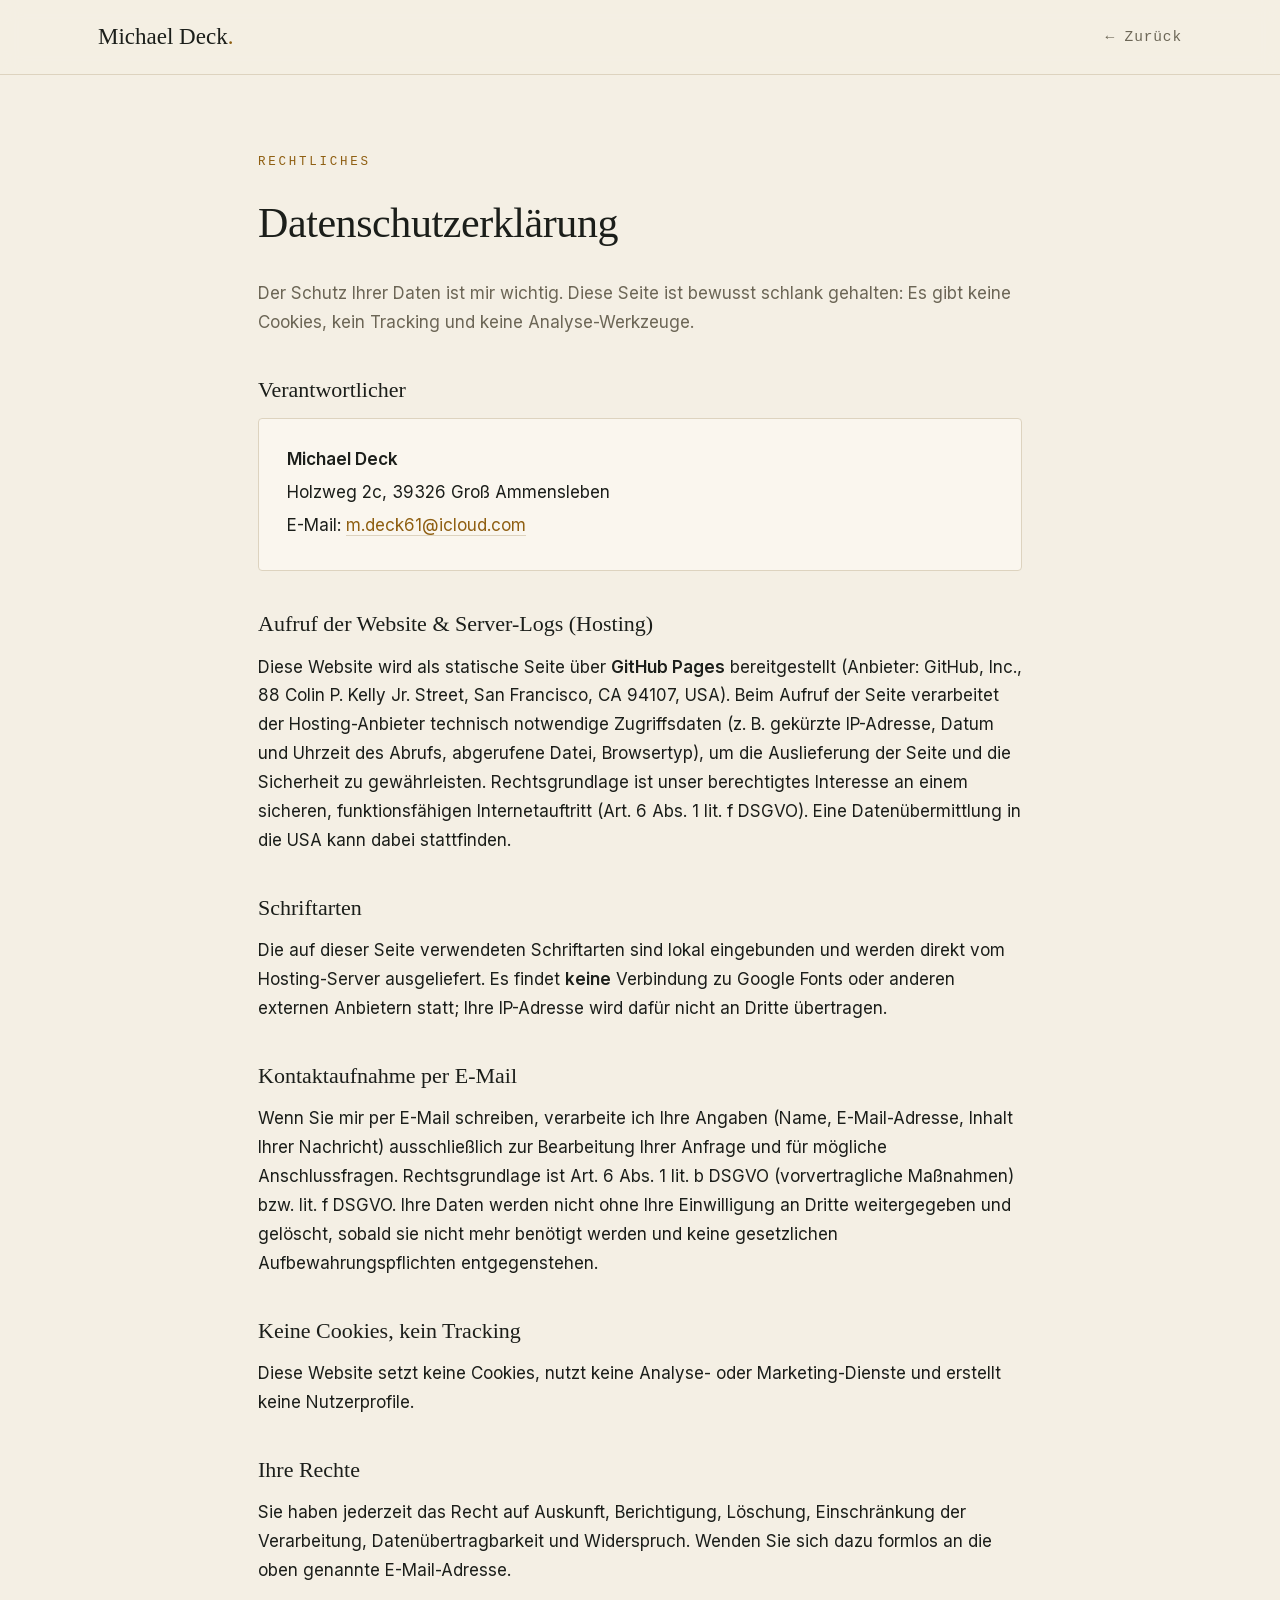
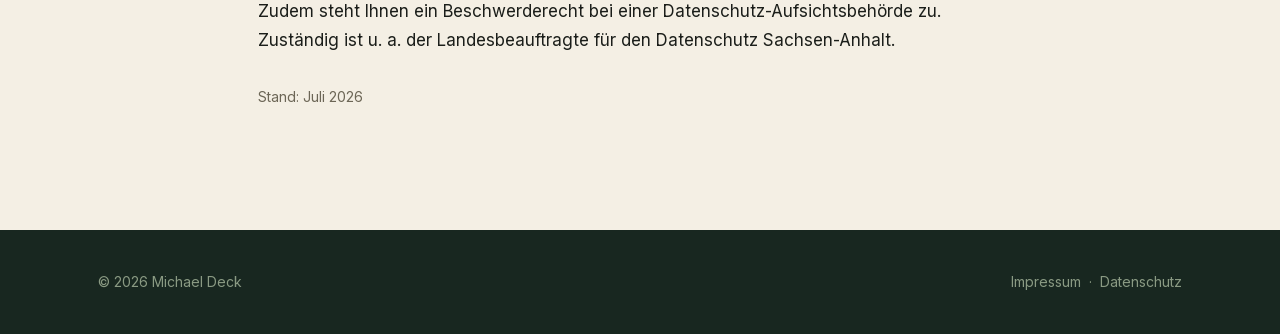
==== datenschutz.html @ 81d46823 "Michael Deck – KI-Beratung & Ausbildung: Website mit lokalen Schriften Co-Authored-By: Claude Opus 4" ====
<!DOCTYPE html>
<html lang="de">
<head>
<meta charset="UTF-8">
<meta name="viewport" content="width=device-width, initial-scale=1.0">
<title>Datenschutzerklärung – Michael Deck</title>
<meta name="description" content="Datenschutzerklärung – Michael Deck, KI-Beratung & Ausbildung."><link rel="icon" href="data:image/svg+xml,<svg xmlns='http://www.w3.org/2000/svg' viewBox='0 0 64 64'><rect width='64' height='64' rx='12' fill='%23182720'/><text x='32' y='45' text-anchor='middle' font-family='Georgia,serif' font-size='40' fill='%23f4efe4'>M</text></svg>">
<link rel="stylesheet" href="fonts/fonts.css">
<style>
  :root{--ink:#1b1e1a;--evergreen:#22352a;--evergreen-deep:#182720;--paper:#f4efe4;--card:#faf6ee;--amber:#b0761b;--amber-2:#8f5f12;--sage:#8a9a83;--muted:#6c6656;--line:#ddd3bf;--line-dark:rgba(244,239,228,.14)}
  *{box-sizing:border-box;margin:0;padding:0}
  body{font-family:'Inter',-apple-system,sans-serif;color:var(--ink);background:var(--paper);line-height:1.7;font-size:17px;-webkit-font-smoothing:antialiased}
  a{color:inherit;text-decoration:none}
  .wrap{max-width:820px;margin:0 auto;padding:0 28px}
  .wrap-wide{max-width:1140px;margin:0 auto;padding:0 28px}
  header{position:sticky;top:0;z-index:50;background:rgba(244,239,228,.86);backdrop-filter:blur(10px);border-bottom:1px solid var(--line)}
  .nav{display:flex;align-items:center;justify-content:space-between;height:74px}
  .brand{font-family:'Fraunces',serif;font-size:23px;font-weight:500}
  .brand span{color:var(--amber-2)}
  .nav a.back{font-size:14.5px;color:var(--muted);font-family:'IBM Plex Mono',monospace;letter-spacing:.06em}
  .nav a.back:hover{color:var(--ink)}
  .legal{padding:70px 0 90px}
  .eyebrow{font-family:'IBM Plex Mono',monospace;font-size:12.5px;font-weight:500;letter-spacing:.22em;text-transform:uppercase;color:var(--amber-2)}
  h1{font-family:'Fraunces',serif;font-weight:500;font-size:42px;letter-spacing:-.01em;margin:14px 0 20px}
  .sub{color:var(--muted);margin-bottom:34px}
  h2{font-family:'Fraunces',serif;font-weight:500;font-size:22px;margin:34px 0 10px}
  p{color:var(--ink);margin-bottom:12px}
  ul{margin:8px 0 12px 22px}
  li{margin-bottom:6px}
  .card{background:var(--card);border:1px solid var(--line);border-radius:4px;padding:26px 28px;margin-bottom:10px}
  .card p{margin-bottom:4px}
  a.link{color:var(--amber-2);border-bottom:1px solid var(--line);word-break:break-word}
  a.link:hover{border-color:var(--amber-2)}
  .muted{color:var(--muted);font-size:14px;margin-top:30px}
  footer{background:var(--evergreen-deep);color:var(--sage);padding:40px 0;margin-top:20px;font-size:14px}
  .foot{display:flex;justify-content:space-between;flex-wrap:wrap;gap:14px}
  .foot a:hover{color:var(--paper)}
  a:focus-visible{outline:2px solid var(--amber);outline-offset:3px}
  @media(max-width:560px){h1{font-size:32px}body{font-size:16px}}
</style>
</head>
<body>
<header>
  <div class="wrap-wide nav">
    <a href="index.html" class="brand">Michael Deck<span>.</span></a>
    <a href="index.html" class="back">← Zurück</a>
  </div>
</header>

<section class="legal">
  <div class="wrap">
    <span class="eyebrow">Rechtliches</span>
    <h1>Datenschutzerklärung</h1>
    <p class="sub">Der Schutz Ihrer Daten ist mir wichtig. Diese Seite ist bewusst schlank gehalten: Es gibt keine Cookies, kein Tracking und keine Analyse-Werkzeuge.</p>

    <h2>Verantwortlicher</h2>
    <div class="card">
      <p><strong>Michael Deck</strong></p>
      <p>Holzweg 2c, 39326 Groß Ammensleben</p>
      <p>E-Mail: <a class="link" href="mailto:m.deck61@icloud.com">m.deck61@icloud.com</a></p>
    </div>

    <h2>Aufruf der Website &amp; Server-Logs (Hosting)</h2>
    <p>Diese Website wird als statische Seite über <strong>GitHub Pages</strong> bereitgestellt (Anbieter: GitHub, Inc., 88 Colin P. Kelly Jr. Street, San Francisco, CA 94107, USA). Beim Aufruf der Seite verarbeitet der Hosting-Anbieter technisch notwendige Zugriffsdaten (z. B. gekürzte IP-Adresse, Datum und Uhrzeit des Abrufs, abgerufene Datei, Browsertyp), um die Auslieferung der Seite und die Sicherheit zu gewährleisten. Rechtsgrundlage ist unser berechtigtes Interesse an einem sicheren, funktionsfähigen Internetauftritt (Art. 6 Abs. 1 lit. f DSGVO). Eine Datenübermittlung in die USA kann dabei stattfinden.</p>

    <h2>Schriftarten</h2>
    <p>Die auf dieser Seite verwendeten Schriftarten sind lokal eingebunden und werden direkt vom Hosting-Server ausgeliefert. Es findet <strong>keine</strong> Verbindung zu Google Fonts oder anderen externen Anbietern statt; Ihre IP-Adresse wird dafür nicht an Dritte übertragen.</p>

    <h2>Kontaktaufnahme per E-Mail</h2>
    <p>Wenn Sie mir per E-Mail schreiben, verarbeite ich Ihre Angaben (Name, E-Mail-Adresse, Inhalt Ihrer Nachricht) ausschließlich zur Bearbeitung Ihrer Anfrage und für mögliche Anschlussfragen. Rechtsgrundlage ist Art. 6 Abs. 1 lit. b DSGVO (vorvertragliche Maßnahmen) bzw. lit. f DSGVO. Ihre Daten werden nicht ohne Ihre Einwilligung an Dritte weitergegeben und gelöscht, sobald sie nicht mehr benötigt werden und keine gesetzlichen Aufbewahrungspflichten entgegenstehen.</p>

    <h2>Keine Cookies, kein Tracking</h2>
    <p>Diese Website setzt keine Cookies, nutzt keine Analyse- oder Marketing-Dienste und erstellt keine Nutzerprofile.</p>

    <h2>Ihre Rechte</h2>
    <p>Sie haben jederzeit das Recht auf Auskunft, Berichtigung, Löschung, Einschränkung der Verarbeitung, Datenübertragbarkeit und Widerspruch. Wenden Sie sich dazu formlos an die oben genannte E-Mail-Adresse.</p>
    <p>Zudem steht Ihnen ein Beschwerderecht bei einer Datenschutz-Aufsichtsbehörde zu. Zuständig ist u. a. der Landesbeauftragte für den Datenschutz Sachsen-Anhalt.</p>

    <p class="muted">Stand: Juli 2026</p>
  </div>
</section>

<footer>
  <div class="wrap-wide foot">
    <span>© 2026 Michael Deck</span>
    <span><a href="impressum.html">Impressum</a> &nbsp;·&nbsp; <a href="datenschutz.html">Datenschutz</a></span>
  </div>
</footer>
</body>
</html>
---- fonts/fonts.css ----
/* vietnamese */
@font-face {
  font-family: 'Fraunces';
  font-style: italic;
  font-weight: 400;
  font-display: swap;
  src: url(font-1.woff2) format('woff2');
  unicode-range: U+0102-0103, U+0110-0111, U+0128-0129, U+0168-0169, U+01A0-01A1, U+01AF-01B0, U+0300-0301, U+0303-0304, U+0308-0309, U+0323, U+0329, U+1EA0-1EF9, U+20AB;
}
/* latin-ext */
@font-face {
  font-family: 'Fraunces';
  font-style: italic;
  font-weight: 400;
  font-display: swap;
  src: url(font-2.woff2) format('woff2');
  unicode-range: U+0100-02BA, U+02BD-02C5, U+02C7-02CC, U+02CE-02D7, U+02DD-02FF, U+0304, U+0308, U+0329, U+1D00-1DBF, U+1E00-1E9F, U+1EF2-1EFF, U+2020, U+20A0-20AB, U+20AD-20C0, U+2113, U+2C60-2C7F, U+A720-A7FF;
}
/* latin */
@font-face {
  font-family: 'Fraunces';
  font-style: italic;
  font-weight: 400;
  font-display: swap;
  src: url(font-3.woff2) format('woff2');
  unicode-range: U+0000-00FF, U+0131, U+0152-0153, U+02BB-02BC, U+02C6, U+02DA, U+02DC, U+0304, U+0308, U+0329, U+2000-206F, U+20AC, U+2122, U+2191, U+2193, U+2212, U+2215, U+FEFF, U+FFFD;
}
/* vietnamese */
@font-face {
  font-family: 'Fraunces';
  font-style: italic;
  font-weight: 500;
  font-display: swap;
  src: url(font-1.woff2) format('woff2');
  unicode-range: U+0102-0103, U+0110-0111, U+0128-0129, U+0168-0169, U+01A0-01A1, U+01AF-01B0, U+0300-0301, U+0303-0304, U+0308-0309, U+0323, U+0329, U+1EA0-1EF9, U+20AB;
}
/* latin-ext */
@font-face {
  font-family: 'Fraunces';
  font-style: italic;
  font-weight: 500;
  font-display: swap;
  src: url(font-2.woff2) format('woff2');
  unicode-range: U+0100-02BA, U+02BD-02C5, U+02C7-02CC, U+02CE-02D7, U+02DD-02FF, U+0304, U+0308, U+0329, U+1D00-1DBF, U+1E00-1E9F, U+1EF2-1EFF, U+2020, U+20A0-20AB, U+20AD-20C0, U+2113, U+2C60-2C7F, U+A720-A7FF;
}
/* latin */
@font-face {
  font-family: 'Fraunces';
  font-style: italic;
  font-weight: 500;
  font-display: swap;
  src: url(font-3.woff2) format('woff2');
  unicode-range: U+0000-00FF, U+0131, U+0152-0153, U+02BB-02BC, U+02C6, U+02DA, U+02DC, U+0304, U+0308, U+0329, U+2000-206F, U+20AC, U+2122, U+2191, U+2193, U+2212, U+2215, U+FEFF, U+FFFD;
}
/* vietnamese */
@font-face {
  font-family: 'Fraunces';
  font-style: normal;
  font-weight: 400;
  font-display: swap;
  src: url(font-5.woff2) format('woff2');
  unicode-range: U+0102-0103, U+0110-0111, U+0128-0129, U+0168-0169, U+01A0-01A1, U+01AF-01B0, U+0300-0301, U+0303-0304, U+0308-0309, U+0323, U+0329, U+1EA0-1EF9, U+20AB;
}
/* latin-ext */
@font-face {
  font-family: 'Fraunces';
  font-style: normal;
  font-weight: 400;
  font-display: swap;
  src: url(font-6.woff2) format('woff2');
  unicode-range: U+0100-02BA, U+02BD-02C5, U+02C7-02CC, U+02CE-02D7, U+02DD-02FF, U+0304, U+0308, U+0329, U+1D00-1DBF, U+1E00-1E9F, U+1EF2-1EFF, U+2020, U+20A0-20AB, U+20AD-20C0, U+2113, U+2C60-2C7F, U+A720-A7FF;
}
/* latin */
@font-face {
  font-family: 'Fraunces';
  font-style: normal;
  font-weight: 400;
  font-display: swap;
  src: url(font-4.woff2) format('woff2');
  unicode-range: U+0000-00FF, U+0131, U+0152-0153, U+02BB-02BC, U+02C6, U+02DA, U+02DC, U+0304, U+0308, U+0329, U+2000-206F, U+20AC, U+2122, U+2191, U+2193, U+2212, U+2215, U+FEFF, U+FFFD;
}
/* vietnamese */
@font-face {
  font-family: 'Fraunces';
  font-style: normal;
  font-weight: 500;
  font-display: swap;
  src: url(font-5.woff2) format('woff2');
  unicode-range: U+0102-0103, U+0110-0111, U+0128-0129, U+0168-0169, U+01A0-01A1, U+01AF-01B0, U+0300-0301, U+0303-0304, U+0308-0309, U+0323, U+0329, U+1EA0-1EF9, U+20AB;
}
/* latin-ext */
@font-face {
  font-family: 'Fraunces';
  font-style: normal;
  font-weight: 500;
  font-display: swap;
  src: url(font-6.woff2) format('woff2');
  unicode-range: U+0100-02BA, U+02BD-02C5, U+02C7-02CC, U+02CE-02D7, U+02DD-02FF, U+0304, U+0308, U+0329, U+1D00-1DBF, U+1E00-1E9F, U+1EF2-1EFF, U+2020, U+20A0-20AB, U+20AD-20C0, U+2113, U+2C60-2C7F, U+A720-A7FF;
}
/* latin */
@font-face {
  font-family: 'Fraunces';
  font-style: normal;
  font-weight: 500;
  font-display: swap;
  src: url(font-4.woff2) format('woff2');
  unicode-range: U+0000-00FF, U+0131, U+0152-0153, U+02BB-02BC, U+02C6, U+02DA, U+02DC, U+0304, U+0308, U+0329, U+2000-206F, U+20AC, U+2122, U+2191, U+2193, U+2212, U+2215, U+FEFF, U+FFFD;
}
/* vietnamese */
@font-face {
  font-family: 'Fraunces';
  font-style: normal;
  font-weight: 600;
  font-display: swap;
  src: url(font-5.woff2) format('woff2');
  unicode-range: U+0102-0103, U+0110-0111, U+0128-0129, U+0168-0169, U+01A0-01A1, U+01AF-01B0, U+0300-0301, U+0303-0304, U+0308-0309, U+0323, U+0329, U+1EA0-1EF9, U+20AB;
}
/* latin-ext */
@font-face {
  font-family: 'Fraunces';
  font-style: normal;
  font-weight: 600;
  font-display: swap;
  src: url(font-6.woff2) format('woff2');
  unicode-range: U+0100-02BA, U+02BD-02C5, U+02C7-02CC, U+02CE-02D7, U+02DD-02FF, U+0304, U+0308, U+0329, U+1D00-1DBF, U+1E00-1E9F, U+1EF2-1EFF, U+2020, U+20A0-20AB, U+20AD-20C0, U+2113, U+2C60-2C7F, U+A720-A7FF;
}
/* latin */
@font-face {
  font-family: 'Fraunces';
  font-style: normal;
  font-weight: 600;
  font-display: swap;
  src: url(font-4.woff2) format('woff2');
  unicode-range: U+0000-00FF, U+0131, U+0152-0153, U+02BB-02BC, U+02C6, U+02DA, U+02DC, U+0304, U+0308, U+0329, U+2000-206F, U+20AC, U+2122, U+2191, U+2193, U+2212, U+2215, U+FEFF, U+FFFD;
}
/* cyrillic-ext */
@font-face {
  font-family: 'IBM Plex Mono';
  font-style: normal;
  font-weight: 400;
  font-display: swap;
  src: url(font-10.woff2) format('woff2');
  unicode-range: U+0460-052F, U+1C80-1C8A, U+20B4, U+2DE0-2DFF, U+A640-A69F, U+FE2E-FE2F;
}
/* cyrillic */
@font-face {
  font-family: 'IBM Plex Mono';
  font-style: normal;
  font-weight: 400;
  font-display: swap;
  src: url(font-11.woff2) format('woff2');
  unicode-range: U+0301, U+0400-045F, U+0490-0491, U+04B0-04B1, U+2116;
}
/* vietnamese */
@font-face {
  font-family: 'IBM Plex Mono';
  font-style: normal;
  font-weight: 400;
  font-display: swap;
  src: url(font-8.woff2) format('woff2');
  unicode-range: U+0102-0103, U+0110-0111, U+0128-0129, U+0168-0169, U+01A0-01A1, U+01AF-01B0, U+0300-0301, U+0303-0304, U+0308-0309, U+0323, U+0329, U+1EA0-1EF9, U+20AB;
}
/* latin-ext */
@font-face {
  font-family: 'IBM Plex Mono';
  font-style: normal;
  font-weight: 400;
  font-display: swap;
  src: url(font-9.woff2) format('woff2');
  unicode-range: U+0100-02BA, U+02BD-02C5, U+02C7-02CC, U+02CE-02D7, U+02DD-02FF, U+0304, U+0308, U+0329, U+1D00-1DBF, U+1E00-1E9F, U+1EF2-1EFF, U+2020, U+20A0-20AB, U+20AD-20C0, U+2113, U+2C60-2C7F, U+A720-A7FF;
}
/* latin */
@font-face {
  font-family: 'IBM Plex Mono';
  font-style: normal;
  font-weight: 400;
  font-display: swap;
  src: url(font-7.woff2) format('woff2');
  unicode-range: U+0000-00FF, U+0131, U+0152-0153, U+02BB-02BC, U+02C6, U+02DA, U+02DC, U+0304, U+0308, U+0329, U+2000-206F, U+20AC, U+2122, U+2191, U+2193, U+2212, U+2215, U+FEFF, U+FFFD;
}
/* cyrillic-ext */
@font-face {
  font-family: 'IBM Plex Mono';
  font-style: normal;
  font-weight: 500;
  font-display: swap;
  src: url(font-12.woff2) format('woff2');
  unicode-range: U+0460-052F, U+1C80-1C8A, U+20B4, U+2DE0-2DFF, U+A640-A69F, U+FE2E-FE2F;
}
/* cyrillic */
@font-face {
  font-family: 'IBM Plex Mono';
  font-style: normal;
  font-weight: 500;
  font-display: swap;
  src: url(font-16.woff2) format('woff2');
  unicode-range: U+0301, U+0400-045F, U+0490-0491, U+04B0-04B1, U+2116;
}
/* vietnamese */
@font-face {
  font-family: 'IBM Plex Mono';
  font-style: normal;
  font-weight: 500;
  font-display: swap;
  src: url(font-14.woff2) format('woff2');
  unicode-range: U+0102-0103, U+0110-0111, U+0128-0129, U+0168-0169, U+01A0-01A1, U+01AF-01B0, U+0300-0301, U+0303-0304, U+0308-0309, U+0323, U+0329, U+1EA0-1EF9, U+20AB;
}
/* latin-ext */
@font-face {
  font-family: 'IBM Plex Mono';
  font-style: normal;
  font-weight: 500;
  font-display: swap;
  src: url(font-13.woff2) format('woff2');
  unicode-range: U+0100-02BA, U+02BD-02C5, U+02C7-02CC, U+02CE-02D7, U+02DD-02FF, U+0304, U+0308, U+0329, U+1D00-1DBF, U+1E00-1E9F, U+1EF2-1EFF, U+2020, U+20A0-20AB, U+20AD-20C0, U+2113, U+2C60-2C7F, U+A720-A7FF;
}
/* latin */
@font-face {
  font-family: 'IBM Plex Mono';
  font-style: normal;
  font-weight: 500;
  font-display: swap;
  src: url(font-15.woff2) format('woff2');
  unicode-range: U+0000-00FF, U+0131, U+0152-0153, U+02BB-02BC, U+02C6, U+02DA, U+02DC, U+0304, U+0308, U+0329, U+2000-206F, U+20AC, U+2122, U+2191, U+2193, U+2212, U+2215, U+FEFF, U+FFFD;
}
/* cyrillic-ext */
@font-face {
  font-family: 'Inter';
  font-style: normal;
  font-weight: 400;
  font-display: swap;
  src: url(font-21.woff2) format('woff2');
  unicode-range: U+0460-052F, U+1C80-1C8A, U+20B4, U+2DE0-2DFF, U+A640-A69F, U+FE2E-FE2F;
}
/* cyrillic */
@font-face {
  font-family: 'Inter';
  font-style: normal;
  font-weight: 400;
  font-display: swap;
  src: url(font-17.woff2) format('woff2');
  unicode-range: U+0301, U+0400-045F, U+0490-0491, U+04B0-04B1, U+2116;
}
/* greek-ext */
@font-face {
  font-family: 'Inter';
  font-style: normal;
  font-weight: 400;
  font-display: swap;
  src: url(font-23.woff2) format('woff2');
  unicode-range: U+1F00-1FFF;
}
/* greek */
@font-face {
  font-family: 'Inter';
  font-style: normal;
  font-weight: 400;
  font-display: swap;
  src: url(font-18.woff2) format('woff2');
  unicode-range: U+0370-0377, U+037A-037F, U+0384-038A, U+038C, U+038E-03A1, U+03A3-03FF;
}
/* vietnamese */
@font-face {
  font-family: 'Inter';
  font-style: normal;
  font-weight: 400;
  font-display: swap;
  src: url(font-22.woff2) format('woff2');
  unicode-range: U+0102-0103, U+0110-0111, U+0128-0129, U+0168-0169, U+01A0-01A1, U+01AF-01B0, U+0300-0301, U+0303-0304, U+0308-0309, U+0323, U+0329, U+1EA0-1EF9, U+20AB;
}
/* latin-ext */
@font-face {
  font-family: 'Inter';
  font-style: normal;
  font-weight: 400;
  font-display: swap;
  src: url(font-20.woff2) format('woff2');
  unicode-range: U+0100-02BA, U+02BD-02C5, U+02C7-02CC, U+02CE-02D7, U+02DD-02FF, U+0304, U+0308, U+0329, U+1D00-1DBF, U+1E00-1E9F, U+1EF2-1EFF, U+2020, U+20A0-20AB, U+20AD-20C0, U+2113, U+2C60-2C7F, U+A720-A7FF;
}
/* latin */
@font-face {
  font-family: 'Inter';
  font-style: normal;
  font-weight: 400;
  font-display: swap;
  src: url(font-19.woff2) format('woff2');
  unicode-range: U+0000-00FF, U+0131, U+0152-0153, U+02BB-02BC, U+02C6, U+02DA, U+02DC, U+0304, U+0308, U+0329, U+2000-206F, U+20AC, U+2122, U+2191, U+2193, U+2212, U+2215, U+FEFF, U+FFFD;
}
/* cyrillic-ext */
@font-face {
  font-family: 'Inter';
  font-style: normal;
  font-weight: 500;
  font-display: swap;
  src: url(font-21.woff2) format('woff2');
  unicode-range: U+0460-052F, U+1C80-1C8A, U+20B4, U+2DE0-2DFF, U+A640-A69F, U+FE2E-FE2F;
}
/* cyrillic */
@font-face {
  font-family: 'Inter';
  font-style: normal;
  font-weight: 500;
  font-display: swap;
  src: url(font-17.woff2) format('woff2');
  unicode-range: U+0301, U+0400-045F, U+0490-0491, U+04B0-04B1, U+2116;
}
/* greek-ext */
@font-face {
  font-family: 'Inter';
  font-style: normal;
  font-weight: 500;
  font-display: swap;
  src: url(font-23.woff2) format('woff2');
  unicode-range: U+1F00-1FFF;
}
/* greek */
@font-face {
  font-family: 'Inter';
  font-style: normal;
  font-weight: 500;
  font-display: swap;
  src: url(font-18.woff2) format('woff2');
  unicode-range: U+0370-0377, U+037A-037F, U+0384-038A, U+038C, U+038E-03A1, U+03A3-03FF;
}
/* vietnamese */
@font-face {
  font-family: 'Inter';
  font-style: normal;
  font-weight: 500;
  font-display: swap;
  src: url(font-22.woff2) format('woff2');
  unicode-range: U+0102-0103, U+0110-0111, U+0128-0129, U+0168-0169, U+01A0-01A1, U+01AF-01B0, U+0300-0301, U+0303-0304, U+0308-0309, U+0323, U+0329, U+1EA0-1EF9, U+20AB;
}
/* latin-ext */
@font-face {
  font-family: 'Inter';
  font-style: normal;
  font-weight: 500;
  font-display: swap;
  src: url(font-20.woff2) format('woff2');
  unicode-range: U+0100-02BA, U+02BD-02C5, U+02C7-02CC, U+02CE-02D7, U+02DD-02FF, U+0304, U+0308, U+0329, U+1D00-1DBF, U+1E00-1E9F, U+1EF2-1EFF, U+2020, U+20A0-20AB, U+20AD-20C0, U+2113, U+2C60-2C7F, U+A720-A7FF;
}
/* latin */
@font-face {
  font-family: 'Inter';
  font-style: normal;
  font-weight: 500;
  font-display: swap;
  src: url(font-19.woff2) format('woff2');
  unicode-range: U+0000-00FF, U+0131, U+0152-0153, U+02BB-02BC, U+02C6, U+02DA, U+02DC, U+0304, U+0308, U+0329, U+2000-206F, U+20AC, U+2122, U+2191, U+2193, U+2212, U+2215, U+FEFF, U+FFFD;
}
/* cyrillic-ext */
@font-face {
  font-family: 'Inter';
  font-style: normal;
  font-weight: 600;
  font-display: swap;
  src: url(font-21.woff2) format('woff2');
  unicode-range: U+0460-052F, U+1C80-1C8A, U+20B4, U+2DE0-2DFF, U+A640-A69F, U+FE2E-FE2F;
}
/* cyrillic */
@font-face {
  font-family: 'Inter';
  font-style: normal;
  font-weight: 600;
  font-display: swap;
  src: url(font-17.woff2) format('woff2');
  unicode-range: U+0301, U+0400-045F, U+0490-0491, U+04B0-04B1, U+2116;
}
/* greek-ext */
@font-face {
  font-family: 'Inter';
  font-style: normal;
  font-weight: 600;
  font-display: swap;
  src: url(font-23.woff2) format('woff2');
  unicode-range: U+1F00-1FFF;
}
/* greek */
@font-face {
  font-family: 'Inter';
  font-style: normal;
  font-weight: 600;
  font-display: swap;
  src: url(font-18.woff2) format('woff2');
  unicode-range: U+0370-0377, U+037A-037F, U+0384-038A, U+038C, U+038E-03A1, U+03A3-03FF;
}
/* vietnamese */
@font-face {
  font-family: 'Inter';
  font-style: normal;
  font-weight: 600;
  font-display: swap;
  src: url(font-22.woff2) format('woff2');
  unicode-range: U+0102-0103, U+0110-0111, U+0128-0129, U+0168-0169, U+01A0-01A1, U+01AF-01B0, U+0300-0301, U+0303-0304, U+0308-0309, U+0323, U+0329, U+1EA0-1EF9, U+20AB;
}
/* latin-ext */
@font-face {
  font-family: 'Inter';
  font-style: normal;
  font-weight: 600;
  font-display: swap;
  src: url(font-20.woff2) format('woff2');
  unicode-range: U+0100-02BA, U+02BD-02C5, U+02C7-02CC, U+02CE-02D7, U+02DD-02FF, U+0304, U+0308, U+0329, U+1D00-1DBF, U+1E00-1E9F, U+1EF2-1EFF, U+2020, U+20A0-20AB, U+20AD-20C0, U+2113, U+2C60-2C7F, U+A720-A7FF;
}
/* latin */
@font-face {
  font-family: 'Inter';
  font-style: normal;
  font-weight: 600;
  font-display: swap;
  src: url(font-19.woff2) format('woff2');
  unicode-range: U+0000-00FF, U+0131, U+0152-0153, U+02BB-02BC, U+02C6, U+02DA, U+02DC, U+0304, U+0308, U+0329, U+2000-206F, U+20AC, U+2122, U+2191, U+2193, U+2212, U+2215, U+FEFF, U+FFFD;
}
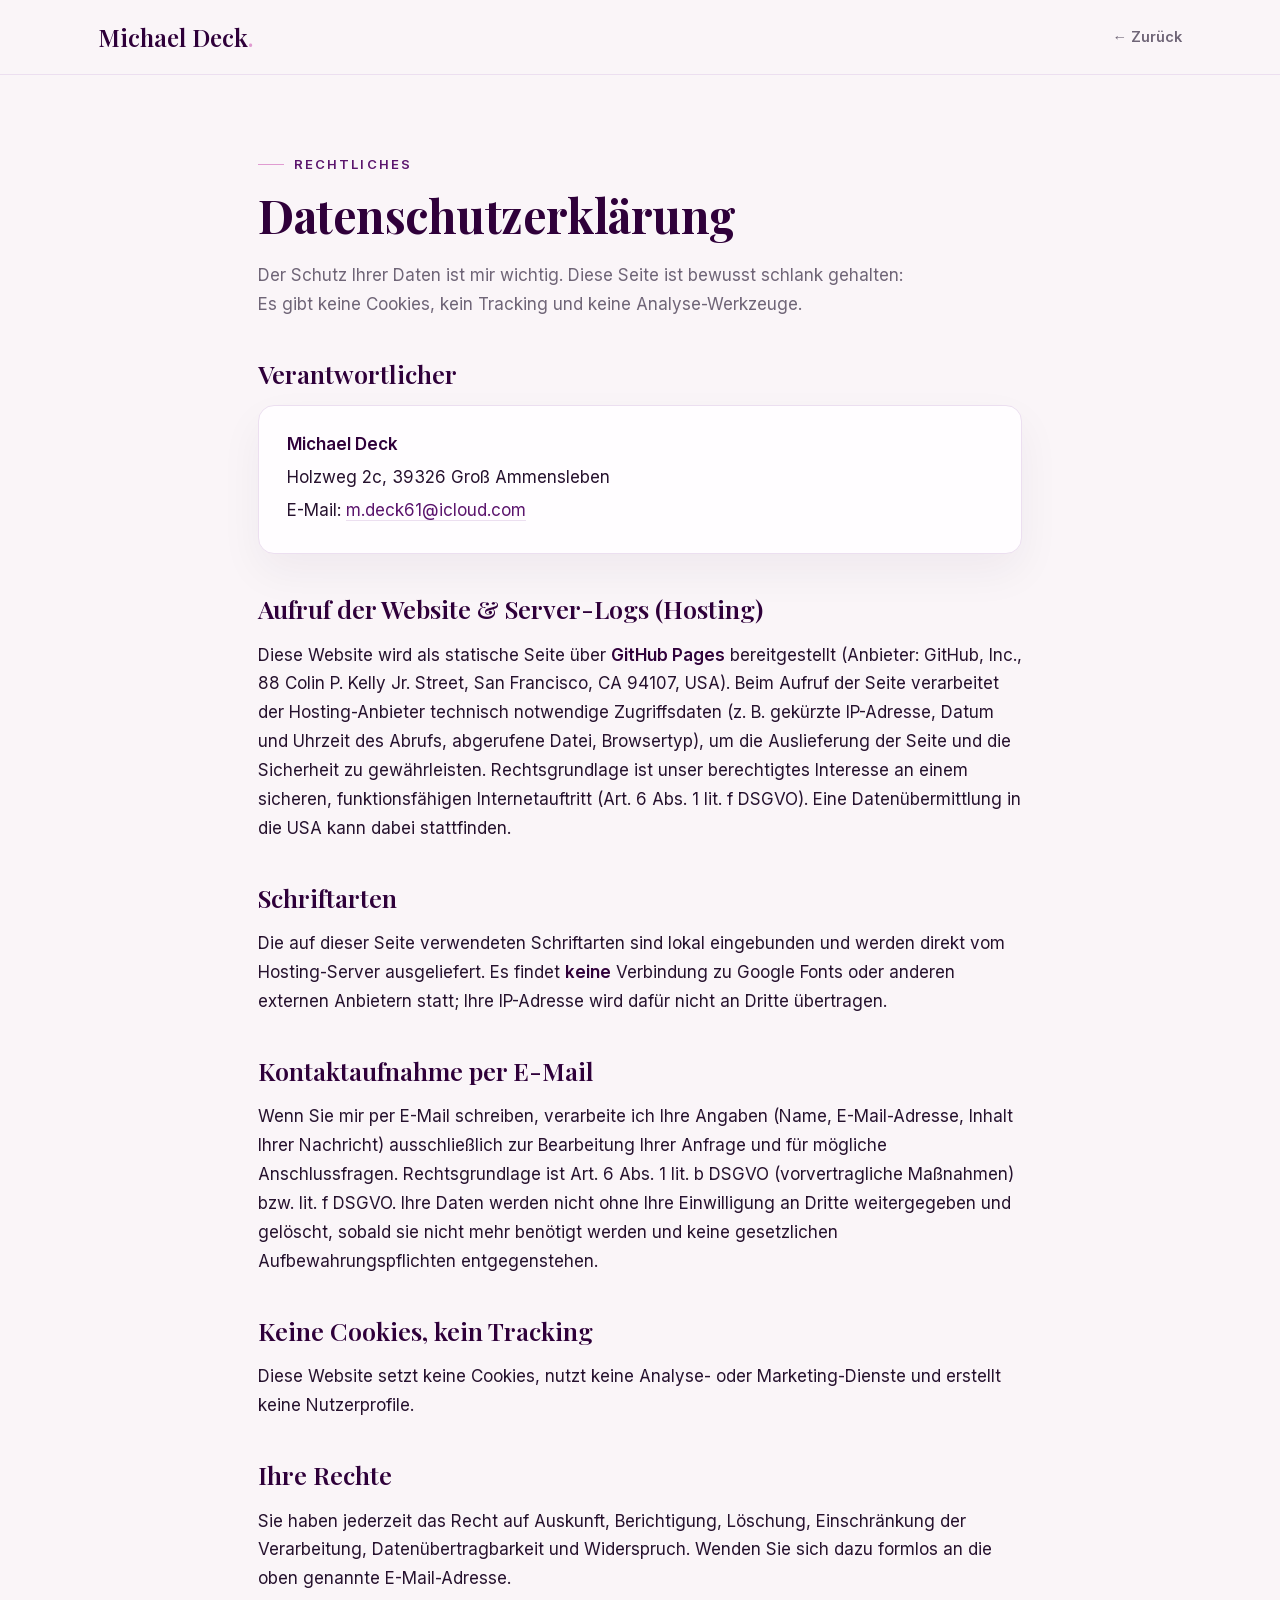
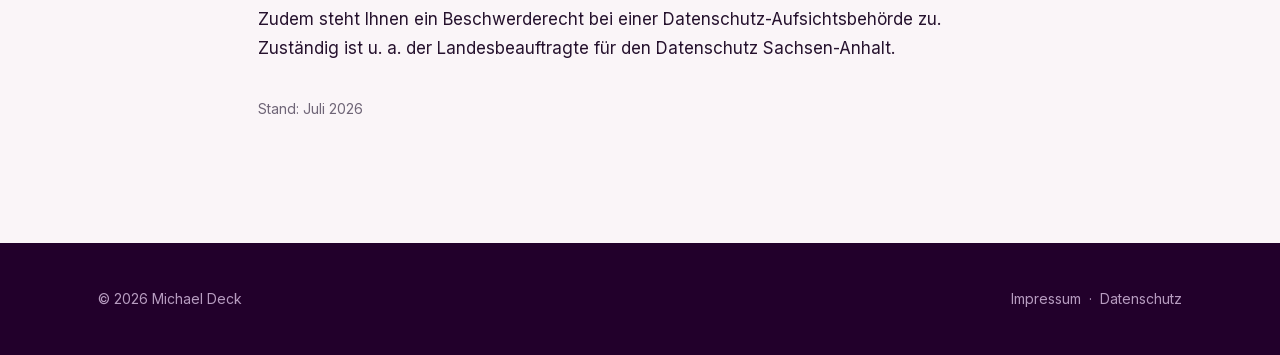
==== commit 9c6cab06: "Rebrand auf I4E-Lila-Design (Playfair, Violett/Pflaume/Rosa) Co-Authored-By: Claude Opus 4.8 <norepl" ====
--- a/datenschutz.html
+++ b/datenschutz.html
@@ -4,39 +4,43 @@
 <meta charset="UTF-8">
 <meta name="viewport" content="width=device-width, initial-scale=1.0">
 <title>Datenschutzerklärung – Michael Deck</title>
-<meta name="description" content="Datenschutzerklärung – Michael Deck, KI-Beratung & Ausbildung."><link rel="icon" href="data:image/svg+xml,<svg xmlns='http://www.w3.org/2000/svg' viewBox='0 0 64 64'><rect width='64' height='64' rx='12' fill='%23182720'/><text x='32' y='45' text-anchor='middle' font-family='Georgia,serif' font-size='40' fill='%23f4efe4'>M</text></svg>">
+<meta name="description" content="Datenschutzerklärung – Michael Deck, KI-Beratung & Ausbildung."><link rel="icon" href="data:image/svg+xml,<svg xmlns='http://www.w3.org/2000/svg' viewBox='0 0 64 64'><rect width='64' height='64' rx='12' fill='%232f003a'/><text x='32' y='45' text-anchor='middle' font-family='Georgia,serif' font-size='40' fill='%23e09bd1'>M</text></svg>">
 <link rel="stylesheet" href="fonts/fonts.css">
 <style>
-  :root{--ink:#1b1e1a;--evergreen:#22352a;--evergreen-deep:#182720;--paper:#f4efe4;--card:#faf6ee;--amber:#b0761b;--amber-2:#8f5f12;--sage:#8a9a83;--muted:#6c6656;--line:#ddd3bf;--line-dark:rgba(244,239,228,.14)}
+  :root{--pflaume:#2f003a;--pflaume-2:#22002b;--violett:#5b156d;--rosa:#e09bd1;--creme:#faf5f8;--card:#fffdff;--ink:#26122e;--grau:#6f6577;--line:#ecdff0}
   *{box-sizing:border-box;margin:0;padding:0}
-  body{font-family:'Inter',-apple-system,sans-serif;color:var(--ink);background:var(--paper);line-height:1.7;font-size:17px;-webkit-font-smoothing:antialiased}
+  html{scroll-behavior:smooth}
+  body{font-family:'Inter',-apple-system,BlinkMacSystemFont,'Segoe UI',sans-serif;color:var(--ink);background:var(--creme);line-height:1.7;font-size:17px;-webkit-font-smoothing:antialiased}
   a{color:inherit;text-decoration:none}
+  ::selection{background:var(--rosa);color:var(--pflaume)}
   .wrap{max-width:820px;margin:0 auto;padding:0 28px}
   .wrap-wide{max-width:1140px;margin:0 auto;padding:0 28px}
-  header{position:sticky;top:0;z-index:50;background:rgba(244,239,228,.86);backdrop-filter:blur(10px);border-bottom:1px solid var(--line)}
+  header{position:sticky;top:0;z-index:50;background:rgba(250,245,248,.9);backdrop-filter:blur(10px);-webkit-backdrop-filter:blur(10px);border-bottom:1px solid var(--line)}
   .nav{display:flex;align-items:center;justify-content:space-between;height:74px}
-  .brand{font-family:'Fraunces',serif;font-size:23px;font-weight:500}
-  .brand span{color:var(--amber-2)}
-  .nav a.back{font-size:14.5px;color:var(--muted);font-family:'IBM Plex Mono',monospace;letter-spacing:.06em}
-  .nav a.back:hover{color:var(--ink)}
+  .brand{font-family:'Playfair Display',serif;font-size:24px;font-weight:600;color:var(--pflaume)}
+  .brand span{color:var(--rosa)}
+  .nav a.back{font-size:14.5px;font-weight:600;color:var(--grau)}
+  .nav a.back:hover{color:var(--violett)}
   .legal{padding:70px 0 90px}
-  .eyebrow{font-family:'IBM Plex Mono',monospace;font-size:12.5px;font-weight:500;letter-spacing:.22em;text-transform:uppercase;color:var(--amber-2)}
-  h1{font-family:'Fraunces',serif;font-weight:500;font-size:42px;letter-spacing:-.01em;margin:14px 0 20px}
-  .sub{color:var(--muted);margin-bottom:34px}
-  h2{font-family:'Fraunces',serif;font-weight:500;font-size:22px;margin:34px 0 10px}
+  .eyebrow{font-size:13px;font-weight:600;letter-spacing:.16em;text-transform:uppercase;color:var(--violett);display:inline-flex;align-items:center;gap:10px}
+  .eyebrow::before{content:"";width:26px;height:1px;background:var(--rosa)}
+  h1{font-family:'Playfair Display',Georgia,serif;font-weight:700;font-size:clamp(34px,5vw,46px);color:var(--pflaume);letter-spacing:-.01em;line-height:1.12;margin:14px 0 20px}
+  .sub{color:var(--grau);margin-bottom:34px;max-width:60ch}
+  h2{font-family:'Playfair Display',serif;font-weight:600;font-size:clamp(21px,2.4vw,25px);color:var(--pflaume);margin:34px 0 10px}
   p{color:var(--ink);margin-bottom:12px}
+  strong{font-weight:600;color:var(--pflaume)}
   ul{margin:8px 0 12px 22px}
   li{margin-bottom:6px}
-  .card{background:var(--card);border:1px solid var(--line);border-radius:4px;padding:26px 28px;margin-bottom:10px}
+  .card{background:var(--card);border:1px solid var(--line);border-radius:16px;padding:24px 28px;margin-bottom:10px;box-shadow:0 18px 44px rgba(47,0,58,.05)}
   .card p{margin-bottom:4px}
-  a.link{color:var(--amber-2);border-bottom:1px solid var(--line);word-break:break-word}
-  a.link:hover{border-color:var(--amber-2)}
-  .muted{color:var(--muted);font-size:14px;margin-top:30px}
-  footer{background:var(--evergreen-deep);color:var(--sage);padding:40px 0;margin-top:20px;font-size:14px}
-  .foot{display:flex;justify-content:space-between;flex-wrap:wrap;gap:14px}
-  .foot a:hover{color:var(--paper)}
-  a:focus-visible{outline:2px solid var(--amber);outline-offset:3px}
-  @media(max-width:560px){h1{font-size:32px}body{font-size:16px}}
+  a.link{color:var(--violett);border-bottom:1px solid var(--line);word-break:break-word}
+  a.link:hover{border-color:var(--violett)}
+  .muted{color:var(--grau);font-size:14px;margin-top:34px}
+  footer{background:var(--pflaume-2);color:#b79cc0;padding:44px 0;margin-top:20px;font-size:14px}
+  .foot{display:flex;justify-content:space-between;flex-wrap:wrap;gap:16px;align-items:center}
+  .foot a:hover{color:#fff}
+  a:focus-visible{outline:2px solid var(--rosa);outline-offset:3px}
+  @media(max-width:560px){h1{font-size:30px}body{font-size:16px}}
 </style>
 </head>
 <body>
--- a/fonts/fonts.css
+++ b/fonts/fonts.css
@@ -412,3 +412,77 @@
   src: url(font-19.woff2) format('woff2');
   unicode-range: U+0000-00FF, U+0131, U+0152-0153, U+02BB-02BC, U+02C6, U+02DA, U+02DC, U+0304, U+0308, U+0329, U+2000-206F, U+20AC, U+2122, U+2191, U+2193, U+2212, U+2215, U+FEFF, U+FFFD;
 }
+
+/* --- Playfair Display (lokal ergänzt für I4E-Design) --- */
+/* latin-ext */
+@font-face {
+  font-family: 'Playfair Display';
+  font-style: italic;
+  font-weight: 500;
+  font-display: swap;
+  src: url(playfair-display-500-italic-latin-ext.woff2) format('woff2');
+  unicode-range: U+0100-02BA, U+02BD-02C5, U+02C7-02CC, U+02CE-02D7, U+02DD-02FF, U+0304, U+0308, U+0329, U+1D00-1DBF, U+1E00-1E9F, U+1EF2-1EFF, U+2020, U+20A0-20AB, U+20AD-20C0, U+2113, U+2C60-2C7F, U+A720-A7FF;
+}
+/* latin */
+@font-face {
+  font-family: 'Playfair Display';
+  font-style: italic;
+  font-weight: 500;
+  font-display: swap;
+  src: url(playfair-display-500-italic-latin.woff2) format('woff2');
+  unicode-range: U+0000-00FF, U+0131, U+0152-0153, U+02BB-02BC, U+02C6, U+02DA, U+02DC, U+0304, U+0308, U+0329, U+2000-206F, U+20AC, U+2122, U+2191, U+2193, U+2212, U+2215, U+FEFF, U+FFFD;
+}
+/* latin-ext */
+@font-face {
+  font-family: 'Playfair Display';
+  font-style: italic;
+  font-weight: 600;
+  font-display: swap;
+  src: url(playfair-display-600-italic-latin-ext.woff2) format('woff2');
+  unicode-range: U+0100-02BA, U+02BD-02C5, U+02C7-02CC, U+02CE-02D7, U+02DD-02FF, U+0304, U+0308, U+0329, U+1D00-1DBF, U+1E00-1E9F, U+1EF2-1EFF, U+2020, U+20A0-20AB, U+20AD-20C0, U+2113, U+2C60-2C7F, U+A720-A7FF;
+}
+/* latin */
+@font-face {
+  font-family: 'Playfair Display';
+  font-style: italic;
+  font-weight: 600;
+  font-display: swap;
+  src: url(playfair-display-600-italic-latin.woff2) format('woff2');
+  unicode-range: U+0000-00FF, U+0131, U+0152-0153, U+02BB-02BC, U+02C6, U+02DA, U+02DC, U+0304, U+0308, U+0329, U+2000-206F, U+20AC, U+2122, U+2191, U+2193, U+2212, U+2215, U+FEFF, U+FFFD;
+}
+/* latin-ext */
+@font-face {
+  font-family: 'Playfair Display';
+  font-style: normal;
+  font-weight: 600;
+  font-display: swap;
+  src: url(playfair-display-600-normal-latin-ext.woff2) format('woff2');
+  unicode-range: U+0100-02BA, U+02BD-02C5, U+02C7-02CC, U+02CE-02D7, U+02DD-02FF, U+0304, U+0308, U+0329, U+1D00-1DBF, U+1E00-1E9F, U+1EF2-1EFF, U+2020, U+20A0-20AB, U+20AD-20C0, U+2113, U+2C60-2C7F, U+A720-A7FF;
+}
+/* latin */
+@font-face {
+  font-family: 'Playfair Display';
+  font-style: normal;
+  font-weight: 600;
+  font-display: swap;
+  src: url(playfair-display-600-normal-latin.woff2) format('woff2');
+  unicode-range: U+0000-00FF, U+0131, U+0152-0153, U+02BB-02BC, U+02C6, U+02DA, U+02DC, U+0304, U+0308, U+0329, U+2000-206F, U+20AC, U+2122, U+2191, U+2193, U+2212, U+2215, U+FEFF, U+FFFD;
+}
+/* latin-ext */
+@font-face {
+  font-family: 'Playfair Display';
+  font-style: normal;
+  font-weight: 700;
+  font-display: swap;
+  src: url(playfair-display-700-normal-latin-ext.woff2) format('woff2');
+  unicode-range: U+0100-02BA, U+02BD-02C5, U+02C7-02CC, U+02CE-02D7, U+02DD-02FF, U+0304, U+0308, U+0329, U+1D00-1DBF, U+1E00-1E9F, U+1EF2-1EFF, U+2020, U+20A0-20AB, U+20AD-20C0, U+2113, U+2C60-2C7F, U+A720-A7FF;
+}
+/* latin */
+@font-face {
+  font-family: 'Playfair Display';
+  font-style: normal;
+  font-weight: 700;
+  font-display: swap;
+  src: url(playfair-display-700-normal-latin.woff2) format('woff2');
+  unicode-range: U+0000-00FF, U+0131, U+0152-0153, U+02BB-02BC, U+02C6, U+02DA, U+02DC, U+0304, U+0308, U+0329, U+2000-206F, U+20AC, U+2122, U+2191, U+2193, U+2212, U+2215, U+FEFF, U+FFFD;
+}
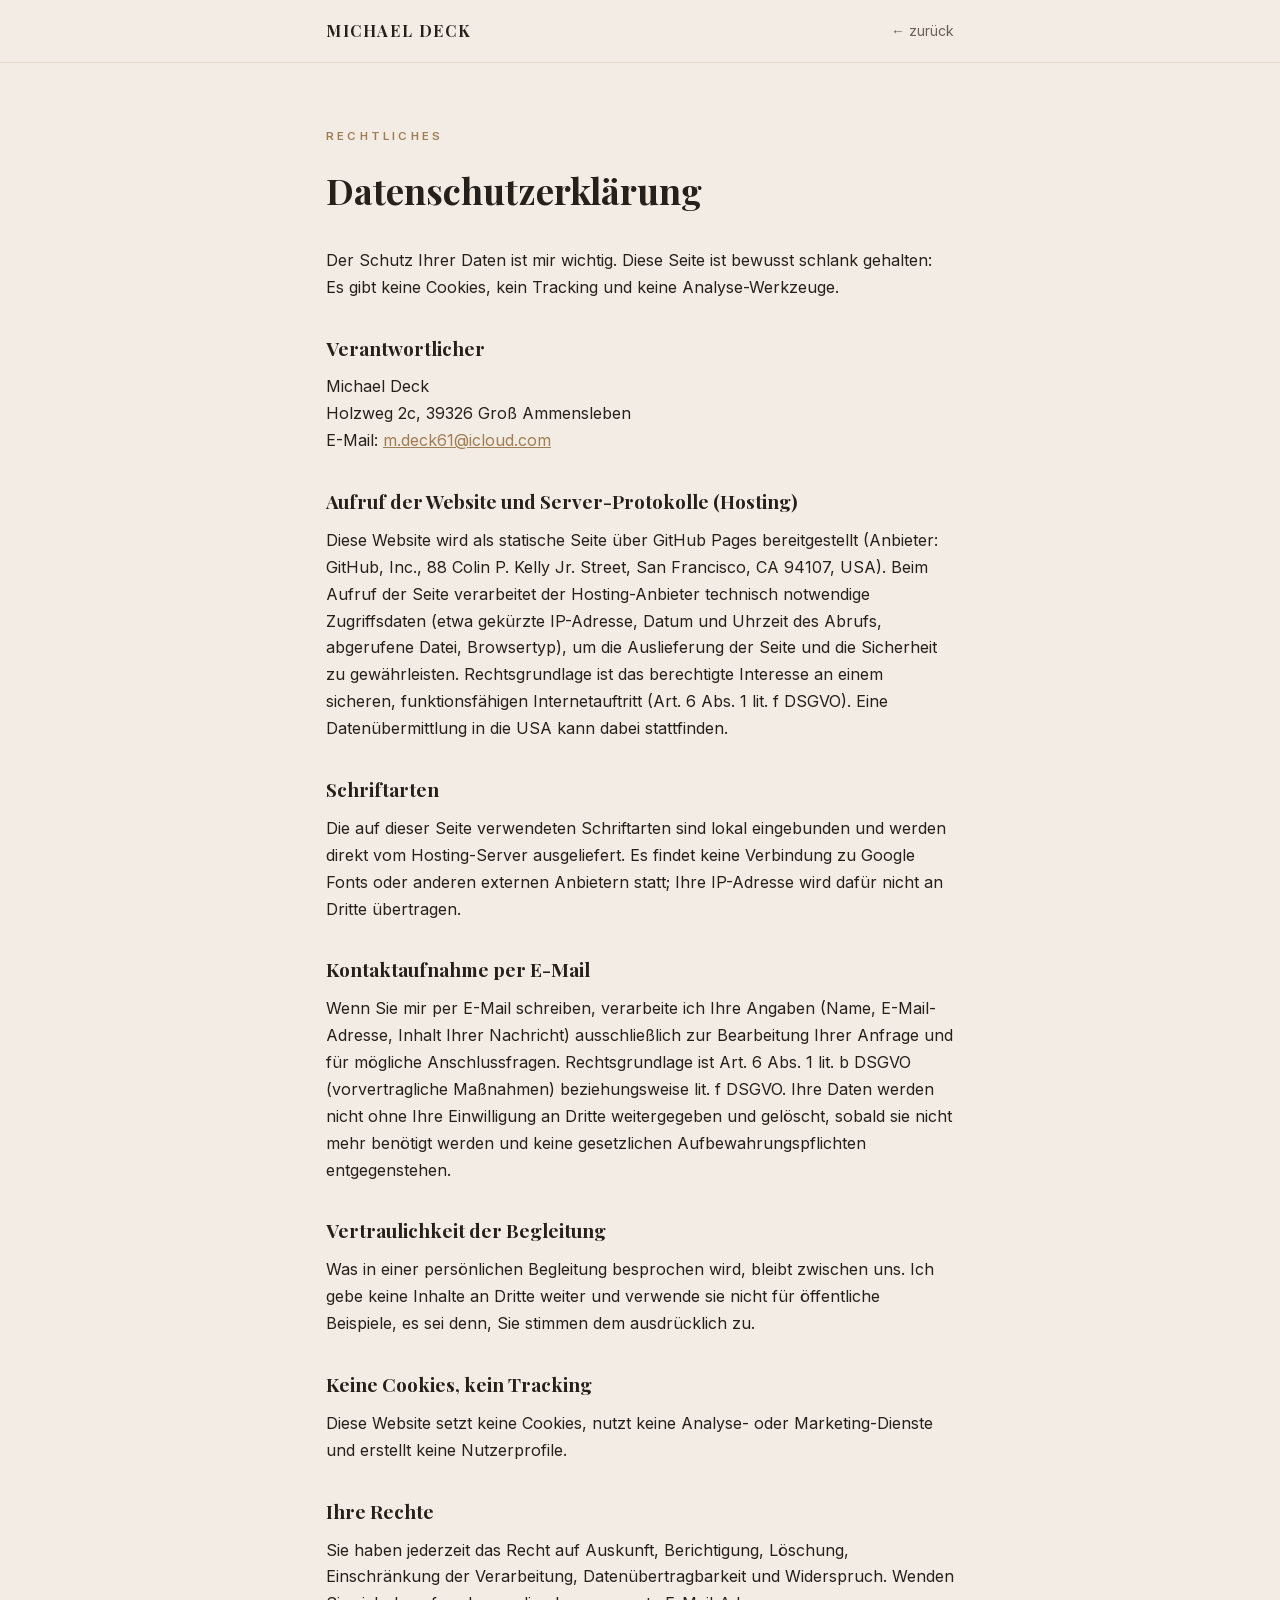
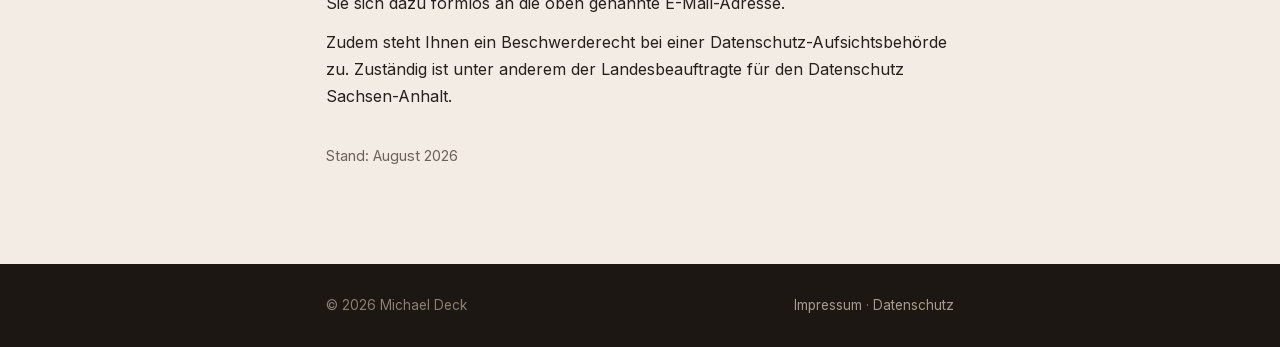
==== commit c6987382: "Neuausrichtung nach dem Strategiepapier: Berufung statt KI Die Seite folgt jetzt der Kernpositionier" ====
--- a/datenschutz.html
+++ b/datenschutz.html
@@ -2,93 +2,110 @@
 <html lang="de">
 <head>
 <meta charset="UTF-8">
-<meta name="viewport" content="width=device-width, initial-scale=1.0">
+<meta name="viewport" content="width=device-width,initial-scale=1">
 <title>Datenschutzerklärung – Michael Deck</title>
-<meta name="description" content="Datenschutzerklärung – Michael Deck, KI-Beratung & Ausbildung."><link rel="icon" href="data:image/svg+xml,<svg xmlns='http://www.w3.org/2000/svg' viewBox='0 0 64 64'><rect width='64' height='64' rx='12' fill='%232f003a'/><text x='32' y='45' text-anchor='middle' font-family='Georgia,serif' font-size='40' fill='%23e09bd1'>M</text></svg>">
-<link rel="stylesheet" href="fonts/fonts.css">
+<meta name="robots" content="noindex">
+<link rel="icon" href="symbol.svg" type="image/svg+xml">
 <style>
-  :root{--pflaume:#2f003a;--pflaume-2:#22002b;--violett:#5b156d;--rosa:#e09bd1;--creme:#faf5f8;--card:#fffdff;--ink:#26122e;--grau:#6f6577;--line:#ecdff0}
-  *{box-sizing:border-box;margin:0;padding:0}
-  html{scroll-behavior:smooth}
-  body{font-family:'Inter',-apple-system,BlinkMacSystemFont,'Segoe UI',sans-serif;color:var(--ink);background:var(--creme);line-height:1.7;font-size:17px;-webkit-font-smoothing:antialiased}
-  a{color:inherit;text-decoration:none}
-  ::selection{background:var(--rosa);color:var(--pflaume)}
-  .wrap{max-width:820px;margin:0 auto;padding:0 28px}
-  .wrap-wide{max-width:1140px;margin:0 auto;padding:0 28px}
-  header{position:sticky;top:0;z-index:50;background:rgba(250,245,248,.9);backdrop-filter:blur(10px);-webkit-backdrop-filter:blur(10px);border-bottom:1px solid var(--line)}
-  .nav{display:flex;align-items:center;justify-content:space-between;height:74px}
-  .brand{font-family:'Playfair Display',serif;font-size:24px;font-weight:600;color:var(--pflaume)}
-  .brand span{color:var(--rosa)}
-  .nav a.back{font-size:14.5px;font-weight:600;color:var(--grau)}
-  .nav a.back:hover{color:var(--violett)}
-  .legal{padding:70px 0 90px}
-  .eyebrow{font-size:13px;font-weight:600;letter-spacing:.16em;text-transform:uppercase;color:var(--violett);display:inline-flex;align-items:center;gap:10px}
-  .eyebrow::before{content:"";width:26px;height:1px;background:var(--rosa)}
-  h1{font-family:'Playfair Display',Georgia,serif;font-weight:700;font-size:clamp(34px,5vw,46px);color:var(--pflaume);letter-spacing:-.01em;line-height:1.12;margin:14px 0 20px}
-  .sub{color:var(--grau);margin-bottom:34px;max-width:60ch}
-  h2{font-family:'Playfair Display',serif;font-weight:600;font-size:clamp(21px,2.4vw,25px);color:var(--pflaume);margin:34px 0 10px}
-  p{color:var(--ink);margin-bottom:12px}
-  strong{font-weight:600;color:var(--pflaume)}
-  ul{margin:8px 0 12px 22px}
-  li{margin-bottom:6px}
-  .card{background:var(--card);border:1px solid var(--line);border-radius:16px;padding:24px 28px;margin-bottom:10px;box-shadow:0 18px 44px rgba(47,0,58,.05)}
-  .card p{margin-bottom:4px}
-  a.link{color:var(--violett);border-bottom:1px solid var(--line);word-break:break-word}
-  a.link:hover{border-color:var(--violett)}
-  .muted{color:var(--grau);font-size:14px;margin-top:34px}
-  footer{background:var(--pflaume-2);color:#b79cc0;padding:44px 0;margin-top:20px;font-size:14px}
-  .foot{display:flex;justify-content:space-between;flex-wrap:wrap;gap:16px;align-items:center}
-  .foot a:hover{color:#fff}
-  a:focus-visible{outline:2px solid var(--rosa);outline-offset:3px}
-  @media(max-width:560px){h1{font-size:30px}body{font-size:16px}}
+@font-face{font-family:'Playfair Display';src:url('schriften/playfair.woff2') format('woff2');
+  font-weight:400 800;font-style:normal;font-display:swap;}
+@font-face{font-family:'Inter';src:url('schriften/inter.woff2') format('woff2');
+  font-weight:100 900;font-style:normal;font-display:swap;}
+:root{--creme:#F2ECE4;--dunkel:#26201B;--akzent:#A07D52;--grau:#6B6259;--linie:#E3D9CC;
+  --serif:'Playfair Display',Georgia,serif;
+  --sans:'Inter',-apple-system,BlinkMacSystemFont,'Segoe UI',sans-serif;}
+*{box-sizing:border-box;margin:0;padding:0;}
+body{background:var(--creme);color:var(--dunkel);font-family:var(--sans);line-height:1.68;
+  -webkit-font-smoothing:antialiased;}
+.bahn{max-width:680px;margin:0 auto;padding:0 26px;}
+nav{border-bottom:1px solid var(--linie);}
+nav .bahn{display:flex;align-items:center;justify-content:space-between;height:62px;gap:14px;}
+nav .name{font-family:var(--serif);font-weight:700;font-size:16px;letter-spacing:1.6px;}
+nav a{color:var(--grau);text-decoration:none;font-size:14px;}
+main{padding:64px 0 84px;}
+.marke{font-size:11.5px;font-weight:600;letter-spacing:3.2px;text-transform:uppercase;
+  color:var(--akzent);margin-bottom:14px;}
+h1{font-family:var(--serif);font-weight:700;font-size:36px;margin-bottom:26px;}
+h2{font-family:var(--serif);font-weight:700;font-size:19px;margin:32px 0 9px;}
+p{font-size:16px;margin-bottom:12px;}
+.leise{color:var(--grau);font-size:14.5px;}
+a{color:var(--akzent);}
+footer{background:#1C1713;color:#8B7F70;padding:30px 0;font-size:13.5px;}
+footer .bahn{display:flex;justify-content:space-between;flex-wrap:wrap;gap:12px;}
+footer a{color:#A99B89;text-decoration:none;}
+@media (max-width:600px){ h1{font-size:29px;} }
 </style>
 </head>
 <body>
-<header>
-  <div class="wrap-wide nav">
-    <a href="index.html" class="brand">Michael Deck<span>.</span></a>
-    <a href="index.html" class="back">← Zurück</a>
-  </div>
-</header>
 
-<section class="legal">
-  <div class="wrap">
-    <span class="eyebrow">Rechtliches</span>
-    <h1>Datenschutzerklärung</h1>
-    <p class="sub">Der Schutz Ihrer Daten ist mir wichtig. Diese Seite ist bewusst schlank gehalten: Es gibt keine Cookies, kein Tracking und keine Analyse-Werkzeuge.</p>
+<nav><div class="bahn">
+  <span class="name">MICHAEL DECK</span>
+  <a href="index.html">← zurück</a>
+</div></nav>
 
-    <h2>Verantwortlicher</h2>
-    <div class="card">
-      <p><strong>Michael Deck</strong></p>
-      <p>Holzweg 2c, 39326 Groß Ammensleben</p>
-      <p>E-Mail: <a class="link" href="mailto:m.deck61@icloud.com">m.deck61@icloud.com</a></p>
-    </div>
+<main>
+<div class="bahn">
+  <div class="marke">Rechtliches</div>
+  <h1>Datenschutzerklärung</h1>
 
-    <h2>Aufruf der Website &amp; Server-Logs (Hosting)</h2>
-    <p>Diese Website wird als statische Seite über <strong>GitHub Pages</strong> bereitgestellt (Anbieter: GitHub, Inc., 88 Colin P. Kelly Jr. Street, San Francisco, CA 94107, USA). Beim Aufruf der Seite verarbeitet der Hosting-Anbieter technisch notwendige Zugriffsdaten (z. B. gekürzte IP-Adresse, Datum und Uhrzeit des Abrufs, abgerufene Datei, Browsertyp), um die Auslieferung der Seite und die Sicherheit zu gewährleisten. Rechtsgrundlage ist unser berechtigtes Interesse an einem sicheren, funktionsfähigen Internetauftritt (Art. 6 Abs. 1 lit. f DSGVO). Eine Datenübermittlung in die USA kann dabei stattfinden.</p>
+  <p>Der Schutz Ihrer Daten ist mir wichtig. Diese Seite ist bewusst schlank gehalten:
+    Es gibt keine Cookies, kein Tracking und keine Analyse-Werkzeuge.</p>
 
-    <h2>Schriftarten</h2>
-    <p>Die auf dieser Seite verwendeten Schriftarten sind lokal eingebunden und werden direkt vom Hosting-Server ausgeliefert. Es findet <strong>keine</strong> Verbindung zu Google Fonts oder anderen externen Anbietern statt; Ihre IP-Adresse wird dafür nicht an Dritte übertragen.</p>
+  <h2>Verantwortlicher</h2>
+  <p>
+    Michael Deck<br>
+    Holzweg 2c, 39326 Groß Ammensleben<br>
+    E-Mail: <a href="mailto:m.deck61@icloud.com">m.deck61@icloud.com</a>
+  </p>
 
-    <h2>Kontaktaufnahme per E-Mail</h2>
-    <p>Wenn Sie mir per E-Mail schreiben, verarbeite ich Ihre Angaben (Name, E-Mail-Adresse, Inhalt Ihrer Nachricht) ausschließlich zur Bearbeitung Ihrer Anfrage und für mögliche Anschlussfragen. Rechtsgrundlage ist Art. 6 Abs. 1 lit. b DSGVO (vorvertragliche Maßnahmen) bzw. lit. f DSGVO. Ihre Daten werden nicht ohne Ihre Einwilligung an Dritte weitergegeben und gelöscht, sobald sie nicht mehr benötigt werden und keine gesetzlichen Aufbewahrungspflichten entgegenstehen.</p>
+  <h2>Aufruf der Website und Server-Protokolle (Hosting)</h2>
+  <p>Diese Website wird als statische Seite über GitHub Pages bereitgestellt (Anbieter:
+    GitHub, Inc., 88 Colin P. Kelly Jr. Street, San Francisco, CA 94107, USA). Beim Aufruf
+    der Seite verarbeitet der Hosting-Anbieter technisch notwendige Zugriffsdaten (etwa
+    gekürzte IP-Adresse, Datum und Uhrzeit des Abrufs, abgerufene Datei, Browsertyp), um
+    die Auslieferung der Seite und die Sicherheit zu gewährleisten. Rechtsgrundlage ist
+    das berechtigte Interesse an einem sicheren, funktionsfähigen Internetauftritt
+    (Art. 6 Abs. 1 lit. f DSGVO). Eine Datenübermittlung in die USA kann dabei
+    stattfinden.</p>
 
-    <h2>Keine Cookies, kein Tracking</h2>
-    <p>Diese Website setzt keine Cookies, nutzt keine Analyse- oder Marketing-Dienste und erstellt keine Nutzerprofile.</p>
+  <h2>Schriftarten</h2>
+  <p>Die auf dieser Seite verwendeten Schriftarten sind lokal eingebunden und werden
+    direkt vom Hosting-Server ausgeliefert. Es findet keine Verbindung zu Google Fonts
+    oder anderen externen Anbietern statt; Ihre IP-Adresse wird dafür nicht an Dritte
+    übertragen.</p>
 
-    <h2>Ihre Rechte</h2>
-    <p>Sie haben jederzeit das Recht auf Auskunft, Berichtigung, Löschung, Einschränkung der Verarbeitung, Datenübertragbarkeit und Widerspruch. Wenden Sie sich dazu formlos an die oben genannte E-Mail-Adresse.</p>
-    <p>Zudem steht Ihnen ein Beschwerderecht bei einer Datenschutz-Aufsichtsbehörde zu. Zuständig ist u. a. der Landesbeauftragte für den Datenschutz Sachsen-Anhalt.</p>
+  <h2>Kontaktaufnahme per E-Mail</h2>
+  <p>Wenn Sie mir per E-Mail schreiben, verarbeite ich Ihre Angaben (Name, E-Mail-Adresse,
+    Inhalt Ihrer Nachricht) ausschließlich zur Bearbeitung Ihrer Anfrage und für mögliche
+    Anschlussfragen. Rechtsgrundlage ist Art. 6 Abs. 1 lit. b DSGVO (vorvertragliche
+    Maßnahmen) beziehungsweise lit. f DSGVO. Ihre Daten werden nicht ohne Ihre Einwilligung
+    an Dritte weitergegeben und gelöscht, sobald sie nicht mehr benötigt werden und keine
+    gesetzlichen Aufbewahrungspflichten entgegenstehen.</p>
 
-    <p class="muted">Stand: Juli 2026</p>
-  </div>
-</section>
+  <h2>Vertraulichkeit der Begleitung</h2>
+  <p>Was in einer persönlichen Begleitung besprochen wird, bleibt zwischen uns. Ich gebe
+    keine Inhalte an Dritte weiter und verwende sie nicht für öffentliche Beispiele, es
+    sei denn, Sie stimmen dem ausdrücklich zu.</p>
 
-<footer>
-  <div class="wrap-wide foot">
-    <span>© 2026 Michael Deck</span>
-    <span><a href="impressum.html">Impressum</a> &nbsp;·&nbsp; <a href="datenschutz.html">Datenschutz</a></span>
-  </div>
-</footer>
+  <h2>Keine Cookies, kein Tracking</h2>
+  <p>Diese Website setzt keine Cookies, nutzt keine Analyse- oder Marketing-Dienste und
+    erstellt keine Nutzerprofile.</p>
+
+  <h2>Ihre Rechte</h2>
+  <p>Sie haben jederzeit das Recht auf Auskunft, Berichtigung, Löschung, Einschränkung der
+    Verarbeitung, Datenübertragbarkeit und Widerspruch. Wenden Sie sich dazu formlos an
+    die oben genannte E-Mail-Adresse.</p>
+  <p>Zudem steht Ihnen ein Beschwerderecht bei einer Datenschutz-Aufsichtsbehörde zu.
+    Zuständig ist unter anderem der Landesbeauftragte für den Datenschutz Sachsen-Anhalt.</p>
+
+  <p class="leise" style="margin-top:34px;">Stand: August 2026</p>
+</div>
+</main>
+
+<footer><div class="bahn">
+  <span>© 2026 Michael Deck</span>
+  <span><a href="impressum.html">Impressum</a> · <a href="datenschutz.html">Datenschutz</a></span>
+</div></footer>
+
 </body>
 </html>
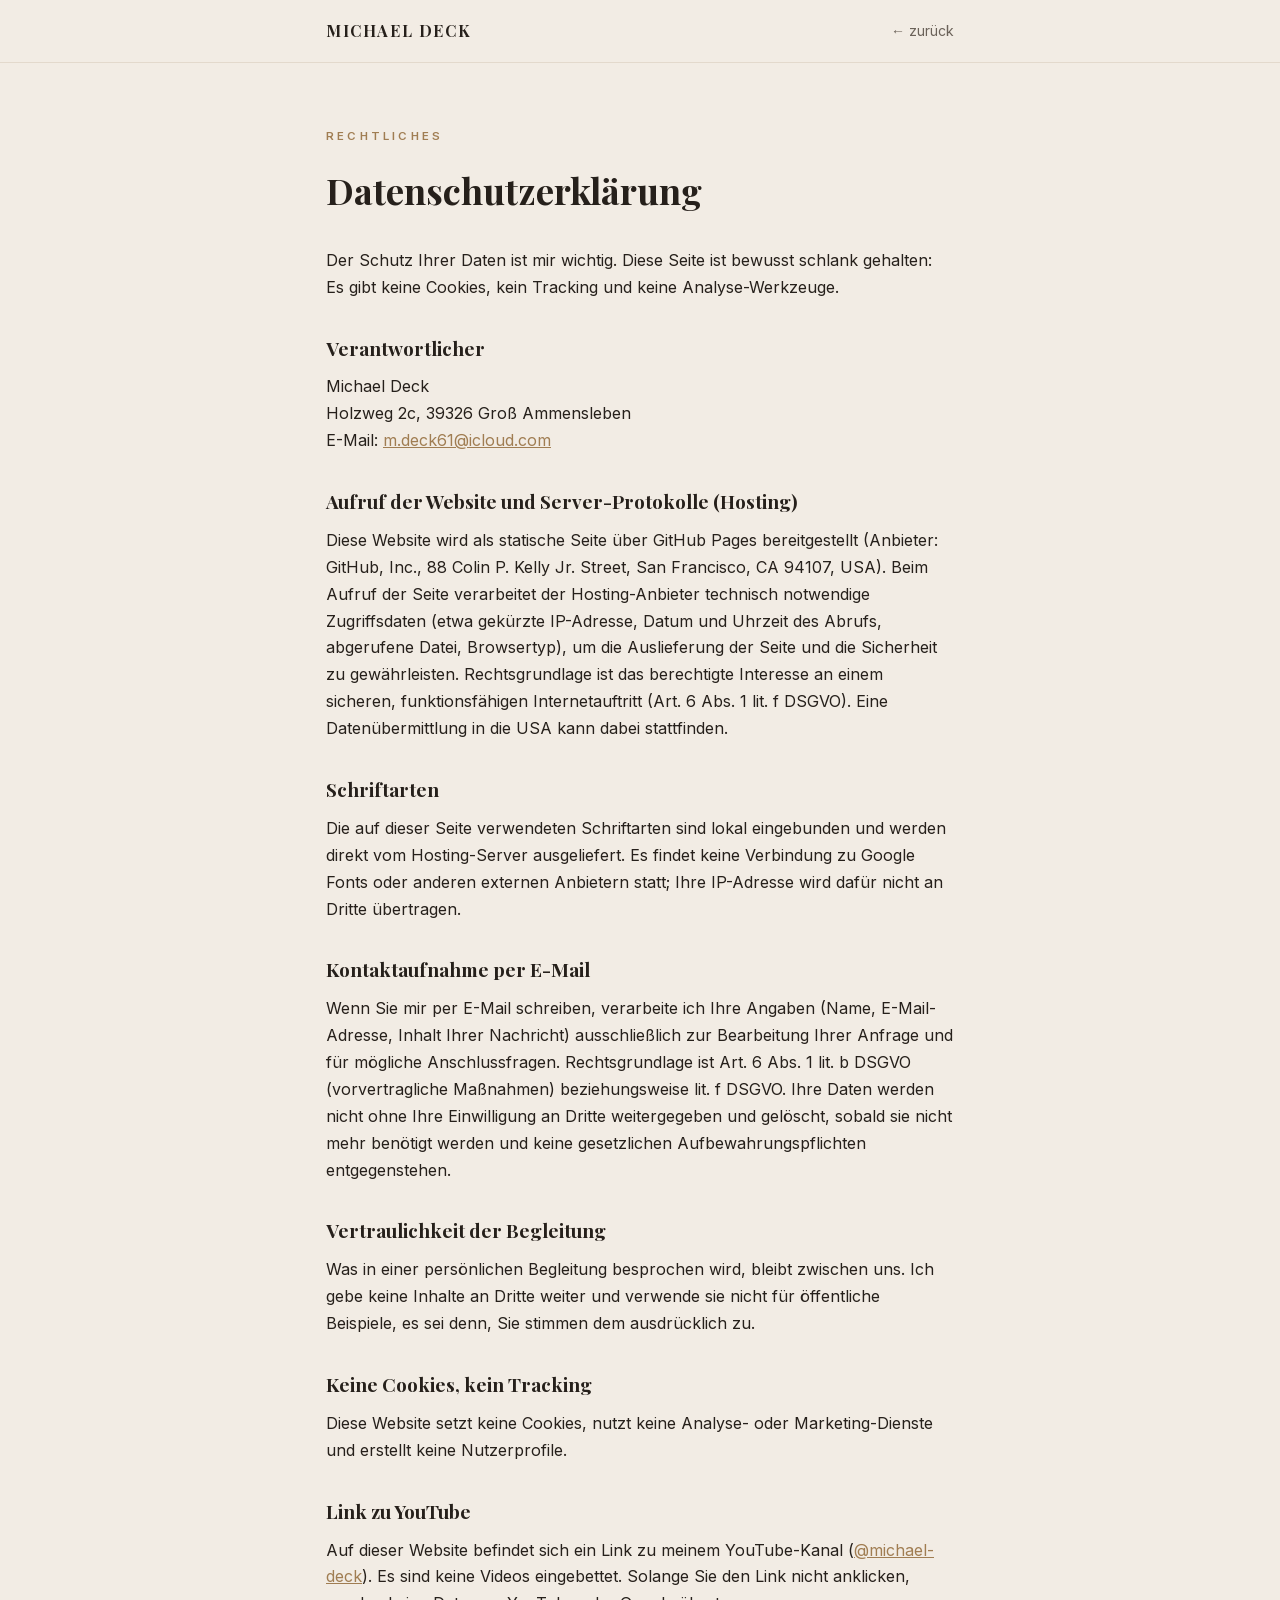
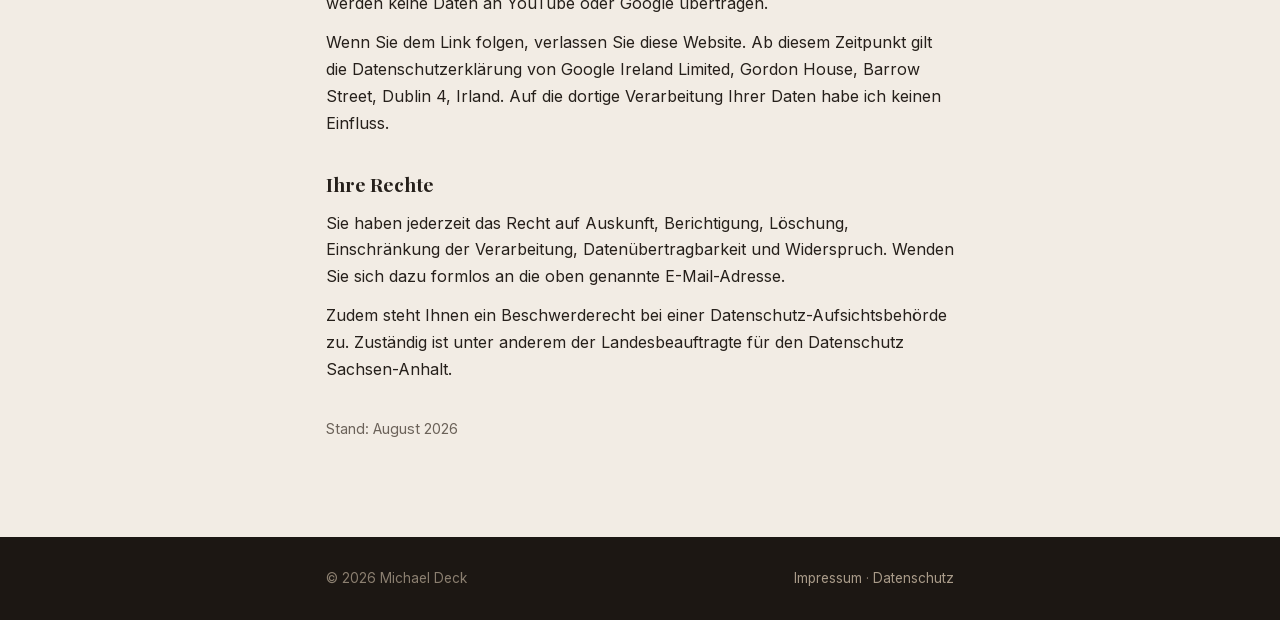
==== commit dde3d4dc: "YouTube-Kanal @michael-deck verlinkt - Tora-Abschnitt: Knopf "Die Reihe auf YouTube ansehen" plus le" ====
--- a/datenschutz.html
+++ b/datenschutz.html
@@ -91,6 +91,15 @@
   <p>Diese Website setzt keine Cookies, nutzt keine Analyse- oder Marketing-Dienste und
     erstellt keine Nutzerprofile.</p>
 
+  <h2>Link zu YouTube</h2>
+  <p>Auf dieser Website befindet sich ein Link zu meinem YouTube-Kanal
+    (<a href="https://www.youtube.com/@michael-deck" target="_blank" rel="noopener">@michael-deck</a>).
+    Es sind keine Videos eingebettet. Solange Sie den Link nicht anklicken, werden keine
+    Daten an YouTube oder Google übertragen.</p>
+  <p>Wenn Sie dem Link folgen, verlassen Sie diese Website. Ab diesem Zeitpunkt gilt die
+    Datenschutzerklärung von Google Ireland Limited, Gordon House, Barrow Street, Dublin 4,
+    Irland. Auf die dortige Verarbeitung Ihrer Daten habe ich keinen Einfluss.</p>
+
   <h2>Ihre Rechte</h2>
   <p>Sie haben jederzeit das Recht auf Auskunft, Berichtigung, Löschung, Einschränkung der
     Verarbeitung, Datenübertragbarkeit und Widerspruch. Wenden Sie sich dazu formlos an
